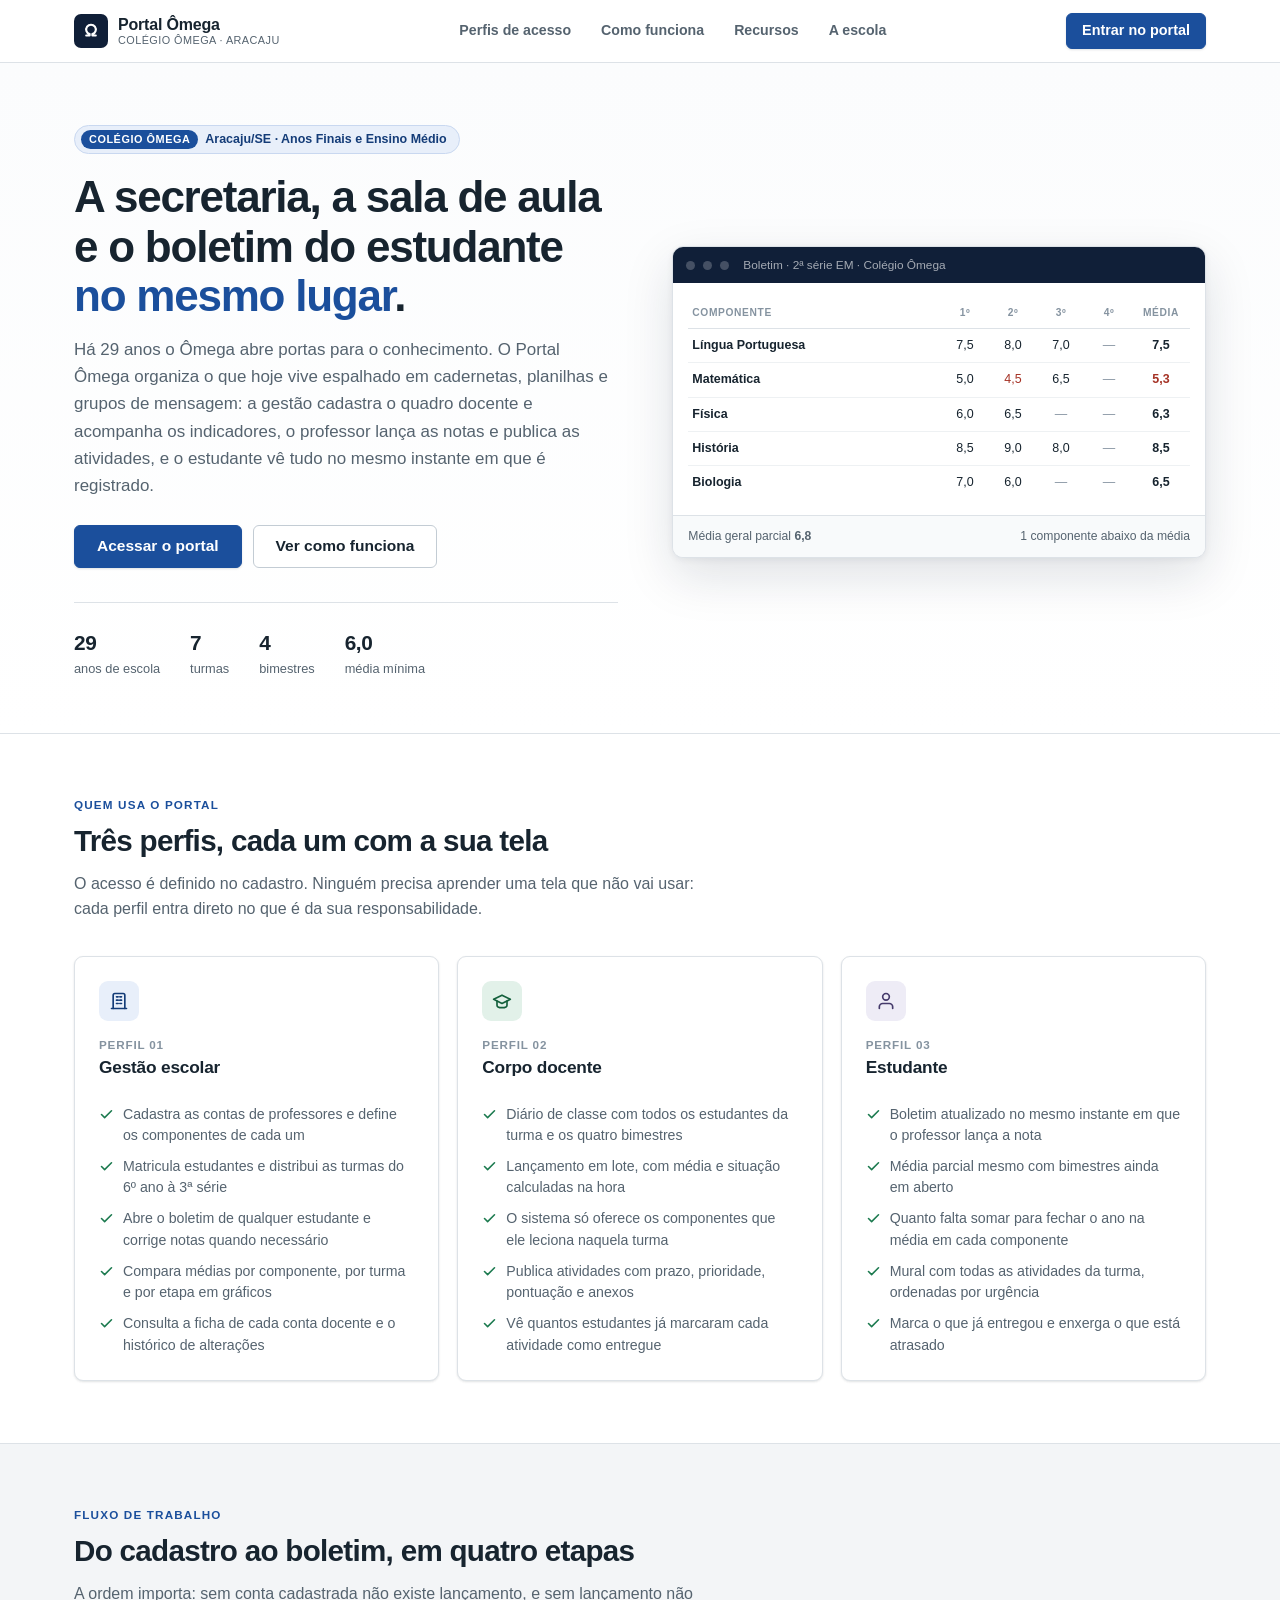
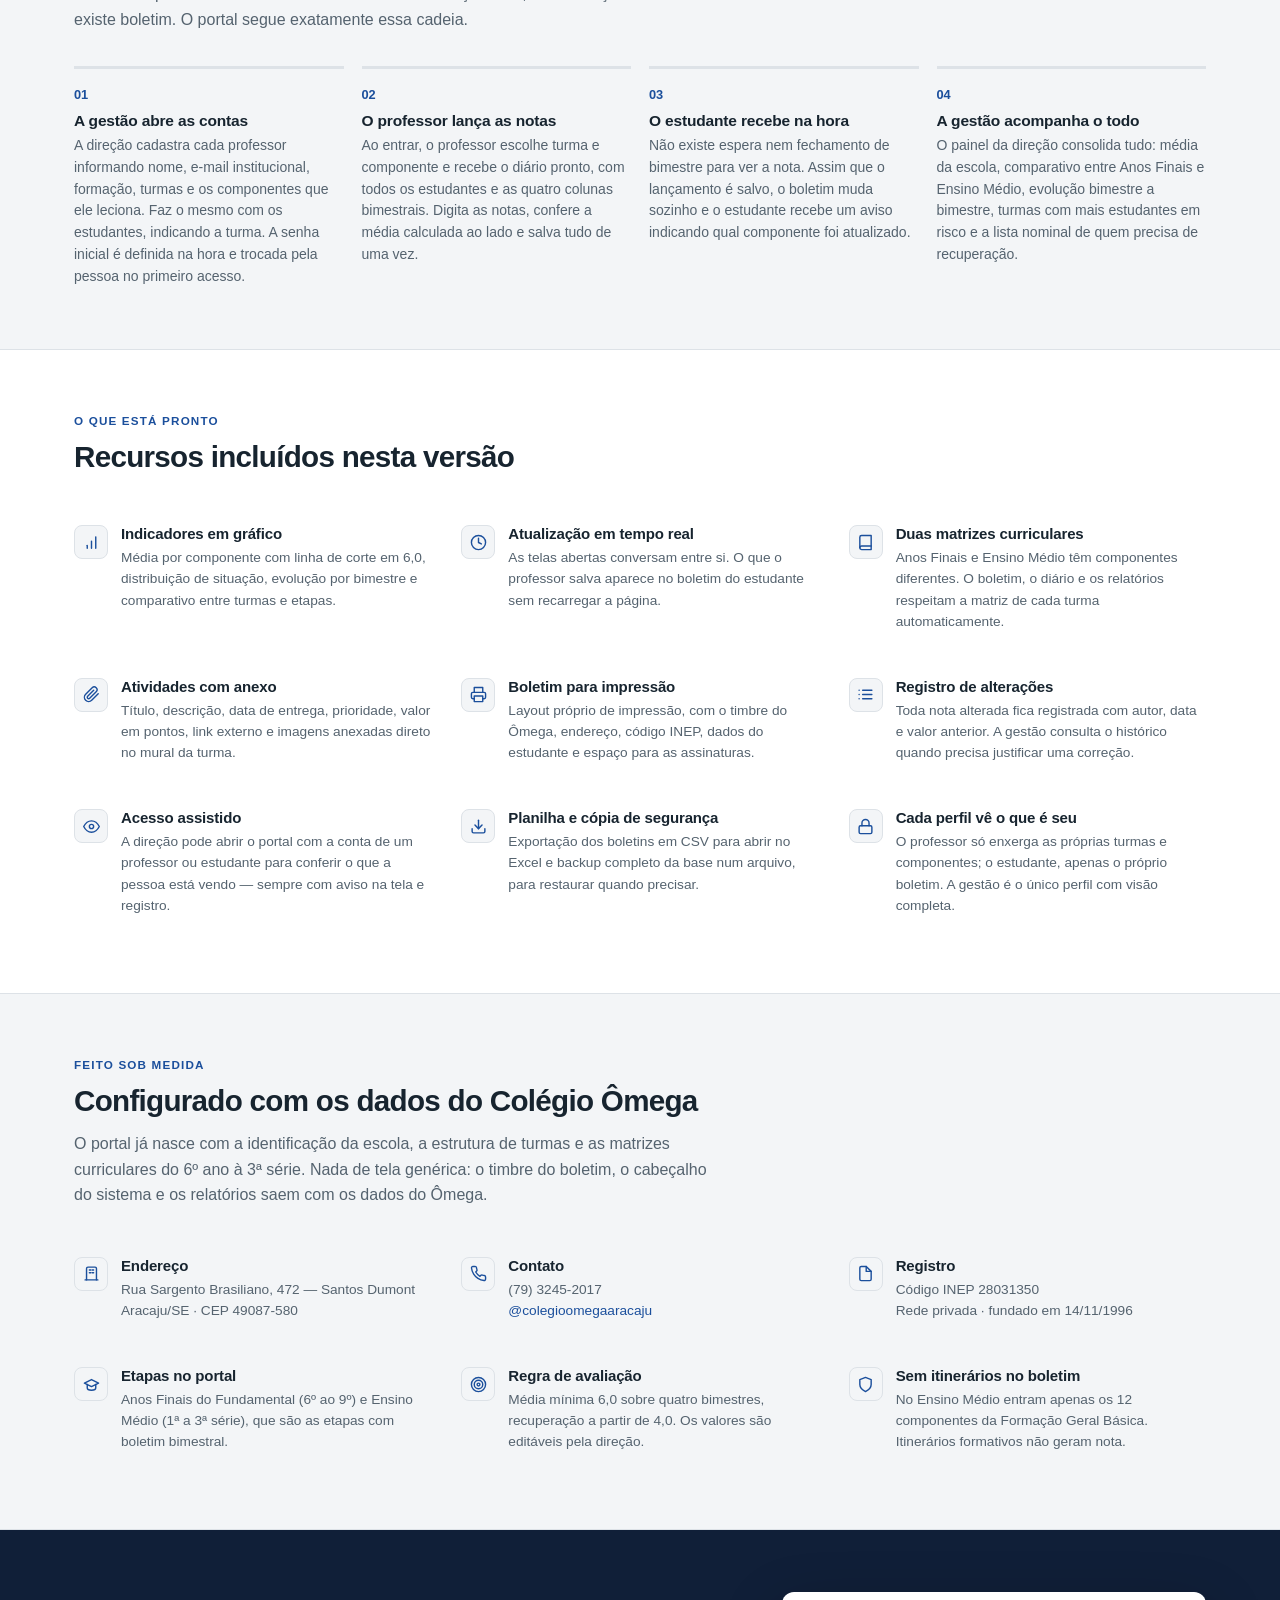
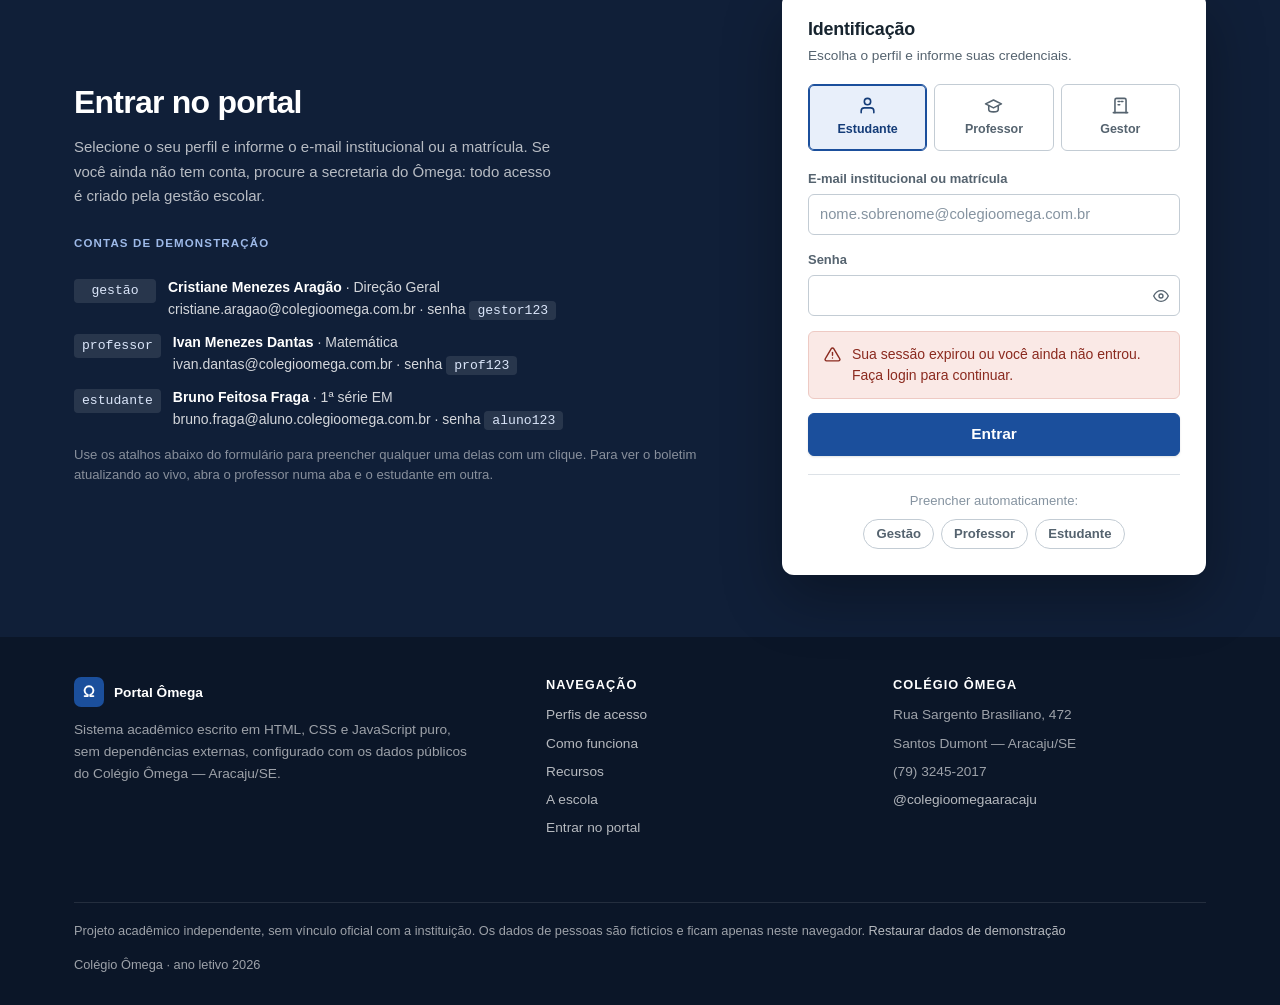
==== aluno.html @ 59b35139 "Portal Ômega: sistema acadêmico do Colégio Ômega Sistema escolar completo em HTML, CSS e JavaScript " ====
<!DOCTYPE html>
<html lang="pt-BR">
<head>
<meta charset="utf-8">
<meta name="viewport" content="width=device-width, initial-scale=1">
<title>Área do estudante · Portal Ômega</title>
<meta name="robots" content="noindex">
<meta name="theme-color" content="#101f38">
<link rel="icon" href="assets/img/favicon.svg" type="image/svg+xml">
<link rel="stylesheet" href="assets/css/base.css">
<link rel="stylesheet" href="assets/css/componentes.css">
<link rel="stylesheet" href="assets/css/app.css">
<link rel="stylesheet" href="assets/css/modulos.css">
</head>
<body>
<div id="app"></div>

<script src="assets/js/nucleo.js"></script>
<script src="assets/js/semente.js"></script>
<script src="assets/js/dados.js"></script>
<script src="assets/js/sessao.js"></script>
<script src="assets/js/graficos.js"></script>
<script src="assets/js/casca.js"></script>
<script src="assets/js/boletim.js"></script>
<script src="assets/js/atividades.js"></script>
<script src="assets/js/aluno.js"></script>
</body>
</html>
---- assets/css/base.css ----
/* ==========================================================================
   base.css — variaveis, reset e tipografia
   SIGE — Sistema Integrado de Gestao Escolar
   ========================================================================== */

:root {
  /* Cores institucionais */
  --tinta-900: #101f38;
  --tinta-800: #16294a;
  --tinta-700: #1d3760;
  --tinta-600: #2a4a7a;

  --marca:        #1b4f9c;
  --marca-escura: #143c78;
  --marca-clara:  #e8effa;

  /* Vermelho do símbolo Ômega. Só aparece na marca — os dados usam as cores
     semânticas abaixo, para não competir com o vermelho de "abaixo da média". */
  --omega: #c1272d;

  --verde:       #1c7a4f;
  --verde-claro: #e2f1e9;
  --ambar:       #a86c0c;
  --ambar-claro: #fbf0da;
  --rubro:       #a53225;
  --rubro-claro: #fae9e6;
  --roxo:        #5b4b8a;

  /* Neutros */
  --papel:      #f3f5f7;
  --branco:     #ffffff;
  --linha:      #dde2e7;
  --linha-forte:#c3ccd4;
  --texto:      #17242f;
  --texto-2:    #55636f;
  --texto-3:    #8593a0;

  /* Formas */
  --r-p: 4px;
  --r-m: 6px;
  --r-g: 9px;
  --sombra-1: 0 1px 2px rgba(15, 30, 41, .06), 0 1px 3px rgba(15, 30, 41, .07);
  --sombra-2: 0 2px 4px rgba(15, 30, 41, .06), 0 6px 16px rgba(15, 30, 41, .10);
  --sombra-3: 0 10px 40px rgba(15, 30, 41, .22);

  /* Medidas */
  --barra-lateral: 244px;
  --topo: 58px;

  --fonte: "Segoe UI", -apple-system, BlinkMacSystemFont, Roboto, "Helvetica Neue", Arial, sans-serif;
  --fonte-num: "Segoe UI", "SF Mono", Consolas, "Liberation Mono", monospace;
}

*, *::before, *::after { box-sizing: border-box; }

html { -webkit-text-size-adjust: 100%; }

body {
  margin: 0;
  font-family: var(--fonte);
  font-size: 15px;
  line-height: 1.55;
  color: var(--texto);
  background: var(--papel);
  -webkit-font-smoothing: antialiased;
  text-rendering: optimizeLegibility;
}

h1, h2, h3, h4, h5 { margin: 0; font-weight: 600; line-height: 1.25; letter-spacing: -.011em; }
h1 { font-size: 1.6rem; }
h2 { font-size: 1.24rem; }
h3 { font-size: 1.05rem; }
h4 { font-size: .95rem; }
p  { margin: 0 0 .8em; }
p:last-child { margin-bottom: 0; }

a { color: var(--marca); text-decoration: none; }
a:hover { text-decoration: underline; }

ul, ol { margin: 0 0 1em; padding-left: 1.25em; }
li + li { margin-top: .3em; }

img, svg { max-width: 100%; }
img { height: auto; display: block; }

hr { border: 0; border-top: 1px solid var(--linha); margin: 22px 0; }

button, input, select, textarea { font: inherit; color: inherit; }
button { cursor: pointer; }

code, kbd, .num {
  font-family: var(--fonte-num);
  font-variant-numeric: tabular-nums;
}

kbd {
  background: var(--papel);
  border: 1px solid var(--linha-forte);
  border-bottom-width: 2px;
  border-radius: var(--r-p);
  padding: 1px 5px;
  font-size: .8em;
}

/* Foco visivel e consistente */
:focus-visible {
  outline: 2px solid var(--marca);
  outline-offset: 2px;
  border-radius: 3px;
}

::selection { background: #bcdcee; }

/* Barras de rolagem discretas (WebKit) */
::-webkit-scrollbar { width: 11px; height: 11px; }
::-webkit-scrollbar-track { background: transparent; }
::-webkit-scrollbar-thumb {
  background: #c6ced6;
  border: 3px solid transparent;
  background-clip: content-box;
  border-radius: 8px;
}
::-webkit-scrollbar-thumb:hover { background: #a8b3bd; background-clip: content-box; }

/* -------------------------------------------------------------------------
   Utilitarios enxutos
   ------------------------------------------------------------------------- */
.linha-flex { display: flex; align-items: center; gap: 10px; }
.linha-flex.entre { justify-content: space-between; }
.linha-flex.fim { justify-content: flex-end; }
.linha-flex.topo { align-items: flex-start; }
.quebra { flex-wrap: wrap; }
.esticar { flex: 1 1 auto; min-width: 0; }
.texto-2 { color: var(--texto-2); }
.texto-3 { color: var(--texto-3); }
.pequeno { font-size: .82rem; }
.medio { font-size: .9rem; }
.forte { font-weight: 600; }
.centro { text-align: center; }
.direita { text-align: right; }
.maiusc { text-transform: uppercase; letter-spacing: .06em; font-size: .72rem; font-weight: 700; }
.oculto { display: none !important; }
.truncar { overflow: hidden; text-overflow: ellipsis; white-space: nowrap; }
.sem-margem { margin: 0 !important; }
.topo-8  { margin-top: 8px; }
.topo-14 { margin-top: 14px; }
.topo-20 { margin-top: 20px; }
.topo-28 { margin-top: 28px; }

.so-leitor {
  position: absolute; width: 1px; height: 1px;
  padding: 0; margin: -1px; overflow: hidden;
  clip: rect(0 0 0 0); white-space: nowrap; border: 0;
}

@media (prefers-reduced-motion: reduce) {
  *, *::before, *::after {
    animation-duration: .01ms !important;
    animation-iteration-count: 1 !important;
    transition-duration: .01ms !important;
  }
}

/* Símbolo Ômega da marca — usado no topo, no portal e nos rodapés */
.marca-omega { display: block; width: 100%; height: 100%; }
---- assets/css/componentes.css ----
/* ==========================================================================
   componentes.css — botoes, formularios, tabelas, cartoes, modais, avisos
   ========================================================================== */

/* --------------------------------------------------------------- Botoes -- */
.btn {
  display: inline-flex;
  align-items: center;
  justify-content: center;
  gap: 7px;
  padding: 8px 15px;
  border: 1px solid transparent;
  border-radius: var(--r-m);
  background: var(--branco);
  color: var(--texto);
  font-size: .9rem;
  font-weight: 600;
  line-height: 1.2;
  white-space: nowrap;
  transition: background-color .13s, border-color .13s, color .13s, box-shadow .13s;
}
.btn svg { width: 16px; height: 16px; flex: none; }

.btn-principal {
  background: var(--marca);
  border-color: var(--marca);
  color: #fff;
  box-shadow: var(--sombra-1);
}
.btn-principal:hover { background: var(--marca-escura); border-color: var(--marca-escura); }

.btn-neutro { background: var(--branco); border-color: var(--linha-forte); color: var(--texto); }
.btn-neutro:hover { background: #f7f9fa; border-color: #9daab5; }

.btn-fantasma { background: transparent; border-color: transparent; color: var(--texto-2); }
.btn-fantasma:hover { background: rgba(16,31,56,.06); color: var(--texto); }

.btn-perigo { background: var(--rubro); border-color: var(--rubro); color: #fff; }
.btn-perigo:hover { background: #8d281d; border-color: #8d281d; }

.btn-perigo-suave { background: var(--rubro-claro); border-color: #eec6c0; color: var(--rubro); }
.btn-perigo-suave:hover { background: #f6ded9; }

.btn-p { padding: 5px 10px; font-size: .81rem; }
.btn-p svg { width: 14px; height: 14px; }
.btn-g { padding: 11px 22px; font-size: .97rem; }
.btn-bloco { width: 100%; }
.btn:disabled { opacity: .48; cursor: not-allowed; }

.btn-icone {
  width: 30px; height: 30px; padding: 0;
  border-radius: var(--r-m);
  background: transparent; border-color: transparent; color: var(--texto-2);
}
.btn-icone:hover { background: rgba(16,31,56,.07); color: var(--texto); }

.segmentado { display: inline-flex; background: #e8ecef; padding: 3px; border-radius: var(--r-m); gap: 2px; }
.segmentado button {
  border: 0; background: transparent; color: var(--texto-2);
  padding: 5px 13px; border-radius: 4px; font-size: .85rem; font-weight: 600;
}
.segmentado button[aria-pressed="true"] { background: var(--branco); color: var(--texto); box-shadow: var(--sombra-1); }

/* ---------------------------------------------------------- Formularios -- */
.campo { margin-bottom: 15px; }
.campo:last-child { margin-bottom: 0; }

.campo > label,
.rotulo {
  display: block;
  font-size: .81rem;
  font-weight: 600;
  color: var(--texto-2);
  margin-bottom: 5px;
}
.rotulo .obrig { color: var(--rubro); margin-left: 2px; }

.entrada, .selecao, .area {
  width: 100%;
  padding: 8px 11px;
  border: 1px solid var(--linha-forte);
  border-radius: var(--r-m);
  background: var(--branco);
  font-size: .92rem;
  transition: border-color .13s, box-shadow .13s;
}
.entrada:hover, .selecao:hover, .area:hover { border-color: #9daab5; }
.entrada:focus, .selecao:focus, .area:focus {
  outline: 0;
  border-color: var(--marca);
  box-shadow: 0 0 0 3px rgba(27,79,156,.15);
}
.entrada::placeholder, .area::placeholder { color: var(--texto-3); }
.entrada:disabled, .selecao:disabled { background: #f0f2f4; color: var(--texto-2); cursor: not-allowed; }
.area { min-height: 86px; resize: vertical; line-height: 1.5; }

.selecao {
  appearance: none;
  padding-right: 30px;
  background-image: url("data:image/svg+xml;charset=utf8,%3Csvg xmlns='http://www.w3.org/2000/svg' viewBox='0 0 16 16' fill='%2355636f'%3E%3Cpath d='M4.2 6.2a.7.7 0 0 1 1 0L8 9l2.8-2.8a.7.7 0 1 1 1 1L8.5 10.5a.7.7 0 0 1-1 0L4.2 7.2a.7.7 0 0 1 0-1z'/%3E%3C/svg%3E");
  background-repeat: no-repeat;
  background-position: right 9px center;
  background-size: 15px;
}

.ajuda { display: block; margin-top: 5px; font-size: .78rem; color: var(--texto-3); line-height: 1.4; }
.erro-campo { display: block; margin-top: 5px; font-size: .78rem; color: var(--rubro); font-weight: 600; }
.campo.invalido .entrada, .campo.invalido .selecao { border-color: var(--rubro); }
.campo.invalido .entrada:focus { box-shadow: 0 0 0 3px rgba(165,50,37,.13); }

.grade-campos { display: grid; grid-template-columns: repeat(2, minmax(0, 1fr)); gap: 0 16px; }
.grade-campos .largo { grid-column: 1 / -1; }
@media (max-width: 620px) { .grade-campos { grid-template-columns: 1fr; } }

.caixa-marcar { display: flex; align-items: flex-start; gap: 9px; font-size: .88rem; cursor: pointer; }
.caixa-marcar input { width: 16px; height: 16px; margin: 2px 0 0; accent-color: var(--marca); flex: none; }

.grupo-radio { display: flex; flex-direction: column; gap: 8px; }
.opcao-radio {
  display: flex; align-items: flex-start; gap: 10px;
  border: 1px solid var(--linha-forte); border-radius: var(--r-m);
  padding: 10px 12px; cursor: pointer; transition: border-color .13s, background .13s;
}
.opcao-radio:hover { border-color: #9daab5; background: #fbfcfd; }
.opcao-radio input { margin: 3px 0 0; accent-color: var(--marca); flex: none; }
.opcao-radio:has(input:checked) { border-color: var(--marca); background: var(--marca-clara); }
.opcao-radio strong { display: block; font-size: .9rem; }
.opcao-radio span { font-size: .8rem; color: var(--texto-2); }

.busca { position: relative; }
.busca .entrada { padding-left: 33px; }
.busca svg {
  position: absolute; left: 10px; top: 50%; transform: translateY(-50%);
  width: 15px; height: 15px; color: var(--texto-3); pointer-events: none;
}

.nota-in {
  width: 62px; padding: 5px 7px; text-align: center;
  border: 1px solid var(--linha); border-radius: var(--r-p);
  font-family: var(--fonte-num); font-size: .89rem; font-weight: 600;
  background: var(--branco);
}
.nota-in:focus { outline: 0; border-color: var(--marca); box-shadow: 0 0 0 3px rgba(27,79,156,.15); }
.nota-in.alterada { border-color: var(--ambar); background: var(--ambar-claro); }
.nota-in.baixa { color: var(--rubro); }
.nota-in.boa { color: var(--verde); }

/* --------------------------------------------------------------- Cartao -- */
.cartao {
  background: var(--branco);
  border: 1px solid var(--linha);
  border-radius: var(--r-g);
  box-shadow: var(--sombra-1);
}
.cartao-topo {
  display: flex; align-items: center; justify-content: space-between; gap: 12px;
  padding: 13px 18px; border-bottom: 1px solid var(--linha);
}
.cartao-topo h3 { font-size: .98rem; }
.cartao-topo .sub { font-size: .8rem; color: var(--texto-2); margin-top: 1px; }
.cartao-corpo { padding: 18px; }
.cartao-corpo.justo { padding: 0; }
.cartao-rodape {
  padding: 12px 18px; border-top: 1px solid var(--linha);
  background: #fafbfc; border-radius: 0 0 var(--r-g) var(--r-g);
}

/* --------------------------------------------------------------- Selos --- */
.selo {
  display: inline-flex; align-items: center; gap: 5px;
  padding: 2px 8px; border-radius: 20px;
  font-size: .74rem; font-weight: 700; letter-spacing: .01em;
  border: 1px solid transparent; white-space: nowrap;
}
.selo::before { content: ""; width: 6px; height: 6px; border-radius: 50%; background: currentColor; }
.selo.sem-ponto::before { display: none; }
.selo-verde  { background: var(--verde-claro); color: #14603c; border-color: #c6e3d3; }
.selo-ambar  { background: var(--ambar-claro); color: #7f5209; border-color: #efdcb4; }
.selo-rubro  { background: var(--rubro-claro); color: #8b2a1f; border-color: #eecac4; }
.selo-azul   { background: var(--marca-clara); color: #143c78; border-color: #c9d8f0; }
.selo-cinza  { background: #eef1f3; color: var(--texto-2); border-color: #dde2e7; }
.selo-roxo   { background: #eeecf6; color: #453a6b; border-color: #d7d1e9; }

.etiqueta {
  display: inline-block; padding: 1px 7px; border-radius: var(--r-p);
  background: #eef1f3; color: var(--texto-2);
  font-size: .74rem; font-weight: 600;
}

/* -------------------------------------------------------------- Tabelas -- */
.rolagem-x { overflow-x: auto; }

.tabela { width: 100%; border-collapse: collapse; font-size: .885rem; }
.tabela th {
  text-align: left; font-weight: 700; font-size: .74rem;
  text-transform: uppercase; letter-spacing: .05em; color: var(--texto-2);
  padding: 9px 14px; background: #f7f8fa;
  border-bottom: 1px solid var(--linha); white-space: nowrap;
}
.tabela td { padding: 10px 14px; border-bottom: 1px solid #eaeef1; vertical-align: middle; }
.tabela tbody tr:last-child td { border-bottom: 0; }
.tabela tbody tr:hover { background: #f8fafb; }
.tabela .num, .tabela .direita { text-align: right; font-variant-numeric: tabular-nums; }
.tabela .centro, .tabela th.centro { text-align: center; }
.tabela .acoes { text-align: right; white-space: nowrap; }
.tabela tfoot td {
  background: #f7f8fa; font-weight: 700;
  border-top: 2px solid var(--linha-forte); border-bottom: 0;
}
.tabela-fixa th:first-child, .tabela-fixa td:first-child {
  position: sticky; left: 0; background: var(--branco); z-index: 1;
  box-shadow: 1px 0 0 var(--linha);
}
.tabela-fixa th:first-child { background: #f7f8fa; z-index: 2; }
.tabela-fixa tbody tr:hover td:first-child { background: #f8fafb; }
.tabela-compacta td, .tabela-compacta th { padding: 7px 11px; }
.linha-clicavel { cursor: pointer; }

/* ---------------------------------------------------------- Estado vazio - */
.vazio { padding: 46px 24px; text-align: center; color: var(--texto-2); }
.vazio svg { width: 38px; height: 38px; color: var(--linha-forte); margin-bottom: 10px; }
.vazio h4 { margin-bottom: 4px; color: var(--texto); }
.vazio p { font-size: .88rem; max-width: 380px; margin-inline: auto; }

/* --------------------------------------------------------------- Aviso --- */
.aviso {
  display: flex; gap: 11px; align-items: flex-start;
  padding: 12px 15px; border-radius: var(--r-m);
  border: 1px solid; font-size: .875rem; line-height: 1.5;
}
.aviso svg { width: 17px; height: 17px; flex: none; margin-top: 2px; }
.aviso strong { display: block; }
.aviso-info  { background: var(--marca-clara); border-color: #c9d8f0; color: #143050; }
.aviso-ok    { background: var(--verde-claro); border-color: #c6e3d3; color: #14603c; }
.aviso-alerta{ background: var(--ambar-claro); border-color: #efdcb4; color: #754c08; }
.aviso-erro  { background: var(--rubro-claro); border-color: #eecac4; color: #8b2a1f; }

/* ---------------------------------------------------------- Progresso ---- */
.barra { position: relative; height: 6px; border-radius: 4px; background: #e5e9ed; overflow: hidden; }
.barra > span { display: block; height: 100%; border-radius: 4px; background: var(--marca); transition: width .35s ease; }
.barra.verde > span { background: var(--verde); }
.barra.ambar > span { background: var(--ambar); }
.barra.rubro > span { background: var(--rubro); }

/* --------------------------------------------------------------- Abas ---- */
.abas { display: flex; gap: 2px; border-bottom: 1px solid var(--linha); overflow-x: auto; scrollbar-width: none; }
.abas::-webkit-scrollbar { display: none; }
.abas button {
  border: 0; background: transparent; padding: 9px 14px;
  font-size: .89rem; font-weight: 600; color: var(--texto-2);
  border-bottom: 2px solid transparent; margin-bottom: -1px; white-space: nowrap;
}
.abas button:hover { color: var(--texto); }
.abas button[aria-selected="true"] { color: var(--marca); border-bottom-color: var(--marca); }

/* --------------------------------------------------------------- Modal --- */
.fundo-modal {
  position: fixed; inset: 0; z-index: 200;
  background: rgba(16,31,56,.5);
  display: flex; align-items: flex-start; justify-content: center;
  padding: 40px 16px; overflow-y: auto;
  animation: aparecer .14s ease-out;
}
.modal {
  width: 100%; max-width: 560px;
  background: var(--branco); border-radius: 10px;
  box-shadow: var(--sombra-3);
  animation: subir .18s cubic-bezier(.2,.7,.4,1);
}
.modal.largo { max-width: 900px; }
.modal.estreito { max-width: 420px; }
.modal-topo {
  display: flex; align-items: flex-start; justify-content: space-between; gap: 14px;
  padding: 17px 20px 14px; border-bottom: 1px solid var(--linha);
}
.modal-topo h3 { font-size: 1.05rem; }
.modal-topo .sub { font-size: .83rem; color: var(--texto-2); margin-top: 2px; }
.modal-corpo { padding: 20px; max-height: min(66vh, 640px); overflow-y: auto; }
.modal-rodape {
  display: flex; justify-content: flex-end; gap: 9px; flex-wrap: wrap;
  padding: 14px 20px; border-top: 1px solid var(--linha);
  background: #fafbfc; border-radius: 0 0 10px 10px;
}
.modal-rodape .esquerda { margin-right: auto; }

@keyframes aparecer { from { opacity: 0 } to { opacity: 1 } }
@keyframes subir { from { opacity: 0; transform: translateY(-10px) } to { opacity: 1; transform: none } }

/* ------------------------------------------------------------- Notificar - */
#avisos {
  position: fixed; right: 18px; bottom: 18px; z-index: 300;
  display: flex; flex-direction: column; gap: 9px;
  max-width: min(370px, calc(100vw - 36px));
}
.aviso-flutuante {
  display: flex; gap: 10px; align-items: flex-start;
  background: var(--tinta-900); color: #eef3f6;
  padding: 11px 14px; border-radius: var(--r-m);
  box-shadow: var(--sombra-2); font-size: .875rem; line-height: 1.45;
  animation: entrar-lado .2s cubic-bezier(.2,.7,.4,1);
  border-left: 3px solid var(--marca);
}
.aviso-flutuante.ok    { border-left-color: #34c07f; }
.aviso-flutuante.erro  { border-left-color: #e0705f; }
.aviso-flutuante.alerta{ border-left-color: #e3ab4b; }
.aviso-flutuante svg { width: 16px; height: 16px; flex: none; margin-top: 2px; opacity: .9; }
.aviso-flutuante strong { display: block; font-weight: 600; }
.aviso-flutuante.saindo { animation: sair-lado .18s ease-in forwards; }
@keyframes entrar-lado { from { opacity: 0; transform: translateX(22px) } to { opacity: 1; transform: none } }
@keyframes sair-lado { to { opacity: 0; transform: translateX(22px) } }

/* --------------------------------------------------------------- Avatar -- */
.avatar {
  display: inline-flex; align-items: center; justify-content: center;
  width: 34px; height: 34px; flex: none;
  border-radius: 50%; background: var(--marca-clara); color: var(--marca-escura);
  font-size: .78rem; font-weight: 700; letter-spacing: .02em;
  border: 1px solid #c9d8f0;
}
.avatar.g { width: 46px; height: 46px; font-size: .98rem; }
.avatar.p { width: 27px; height: 27px; font-size: .68rem; }
.avatar.verde { background: var(--verde-claro); color: #14603c; border-color: #c6e3d3; }
.avatar.roxo  { background: #eeecf6; color: #453a6b; border-color: #d7d1e9; }
.avatar.ambar { background: var(--ambar-claro); color: #7f5209; border-color: #efdcb4; }

.pessoa { display: flex; align-items: center; gap: 10px; min-width: 0; }
.pessoa .nome { font-weight: 600; font-size: .89rem; line-height: 1.3; }
.pessoa .det  { font-size: .77rem; color: var(--texto-2); }

/* -------------------------------------------------------- Lista definicao */
.definicoes { display: grid; grid-template-columns: 152px 1fr; gap: 9px 16px; font-size: .885rem; }
.definicoes dt { color: var(--texto-2); font-weight: 600; }
.definicoes dd { margin: 0; }
@media (max-width: 520px) {
  .definicoes { grid-template-columns: 1fr; gap: 2px 0; }
  .definicoes dd { margin-bottom: 9px; }
}

/* ------------------------------------------------------------- Chips ----- */
.filtros { display: flex; gap: 7px; flex-wrap: wrap; }
.chip {
  border: 1px solid var(--linha-forte); background: var(--branco);
  padding: 4px 12px; border-radius: 20px;
  font-size: .82rem; font-weight: 600; color: var(--texto-2);
}
.chip:hover { border-color: #9daab5; }
.chip[aria-pressed="true"] { background: var(--tinta-800); border-color: var(--tinta-800); color: #fff; }
.chip .cont { opacity: .65; margin-left: 3px; font-variant-numeric: tabular-nums; }

/* ------------------------------------------------------------ Impressao -- */
@media print {
  body { background: #fff; font-size: 11pt; }
  .sem-impressao, .barra-lateral, .barra-topo, #avisos, .fundo-modal { display: none !important; }
  .cartao { border: 1px solid #999; box-shadow: none; break-inside: avoid; }
  .conteudo { padding: 0 !important; }
  a { color: inherit; text-decoration: none; }
}
---- assets/css/app.css ----
/* ==========================================================================
   app.css — estrutura interna do sistema (topo, menu lateral, conteudo)
   ========================================================================== */

.aplicacao {
  display: grid;
  grid-template-columns: var(--barra-lateral) 1fr;
  grid-template-rows: var(--topo) 1fr;
  grid-template-areas: "marca topo" "menu conteudo";
  min-height: 100vh;
}

/* ------------------------------------------------------------ Barra topo - */
.marca-app {
  grid-area: marca;
  display: flex; align-items: center; gap: 9px;
  padding: 0 16px;
  background: var(--tinta-900);
  color: #fff;
  border-bottom: 1px solid rgba(255,255,255,.07);
}
.marca-app .sigla {
  display: flex; align-items: center; justify-content: center;
  min-width: 28px; height: 28px; padding: 0 7px; border-radius: 6px; flex: none;
  background: var(--marca); font-size: .72rem; font-weight: 800; letter-spacing: .04em;
}
.marca-app .nome { font-size: .97rem; font-weight: 700; letter-spacing: -.01em; line-height: 1.15; }
.marca-app .nome small {
  display: block; font-size: .63rem; font-weight: 500; opacity: .58;
  letter-spacing: .06em; text-transform: uppercase;
}

.barra-topo {
  grid-area: topo;
  display: flex; align-items: center; gap: 14px;
  padding: 0 20px;
  background: var(--branco);
  border-bottom: 1px solid var(--linha);
}
.barra-topo .titulo-secao { font-size: .95rem; font-weight: 600; line-height: 1.2; }
.barra-topo .trilha { font-size: .75rem; color: var(--texto-3); }

.pilula-periodo {
  display: inline-flex; align-items: center; gap: 6px;
  padding: 4px 11px; border-radius: 20px;
  background: var(--marca-clara); border: 1px solid #c9d8f0;
  font-size: .78rem; font-weight: 600; color: var(--marca-escura);
}
.pilula-periodo .ponto {
  width: 7px; height: 7px; border-radius: 50%; background: var(--verde);
  box-shadow: 0 0 0 3px rgba(28,122,79,.16);
  animation: pulsar 2.4s ease-in-out infinite;
}
@keyframes pulsar { 0%, 100% { opacity: 1 } 50% { opacity: .3 } }

.menu-usuario { position: relative; }
.btn-usuario {
  display: flex; align-items: center; gap: 9px;
  border: 1px solid transparent; background: transparent;
  padding: 4px 8px 4px 4px; border-radius: 30px;
}
.btn-usuario:hover { background: #f2f4f6; }
.btn-usuario .info { text-align: left; line-height: 1.25; }
.btn-usuario .info .n, .btn-usuario .info .p { display: block; }
.btn-usuario .info .n { font-size: .84rem; font-weight: 600; }
.btn-usuario .info .p { font-size: .72rem; color: var(--texto-2); }

.gaveta {
  position: absolute; right: 0; top: calc(100% + 7px); z-index: 60;
  min-width: 232px; padding: 6px;
  background: var(--branco); border: 1px solid var(--linha);
  border-radius: var(--r-m); box-shadow: var(--sombra-2);
}
.gaveta .cabeca { padding: 9px 11px 10px; border-bottom: 1px solid var(--linha); margin-bottom: 5px; }
.gaveta .cabeca .n { font-weight: 600; font-size: .89rem; }
.gaveta .cabeca .e { font-size: .77rem; color: var(--texto-2); word-break: break-all; }
.gaveta button, .gaveta a {
  display: flex; align-items: center; gap: 9px; width: 100%;
  padding: 8px 11px; border: 0; background: transparent;
  border-radius: var(--r-p); font-size: .875rem; color: var(--texto);
  text-align: left; text-decoration: none;
}
.gaveta button:hover, .gaveta a:hover { background: #f2f4f6; text-decoration: none; }
.gaveta button svg, .gaveta a svg { width: 15px; height: 15px; color: var(--texto-2); flex: none; }
.gaveta .separador { height: 1px; background: var(--linha); margin: 5px 0; }
.gaveta .sair, .gaveta .sair svg { color: var(--rubro); }

/* --------------------------------------------------------- Menu lateral -- */
.barra-lateral {
  grid-area: menu;
  background: var(--tinta-900);
  padding: 12px 10px 20px;
  display: flex; flex-direction: column; gap: 2px;
  overflow-y: auto;
}
.barra-lateral .grupo-titulo {
  padding: 14px 12px 5px;
  font-size: .65rem; font-weight: 700; letter-spacing: .11em;
  text-transform: uppercase; color: rgba(255,255,255,.32);
}
.barra-lateral a {
  display: flex; align-items: center; gap: 10px;
  padding: 8px 12px; border-radius: var(--r-m);
  color: rgba(255,255,255,.74); font-size: .885rem; font-weight: 500;
  text-decoration: none; transition: background .12s, color .12s;
}
.barra-lateral a svg { width: 17px; height: 17px; flex: none; opacity: .78; }
.barra-lateral a:hover { background: rgba(255,255,255,.07); color: #fff; text-decoration: none; }
.barra-lateral a.ativo { background: var(--marca); color: #fff; font-weight: 600; }
.barra-lateral a.ativo svg { opacity: 1; }
.barra-lateral a .conta {
  margin-left: auto; font-size: .7rem; font-weight: 700;
  background: rgba(255,255,255,.16); padding: 1px 7px; border-radius: 10px;
  font-variant-numeric: tabular-nums;
}
.barra-lateral a.ativo .conta { background: rgba(0,0,0,.22); }
.barra-lateral .rodape-menu {
  margin-top: auto; padding: 14px 12px 0;
  font-size: .72rem; color: rgba(255,255,255,.36); line-height: 1.55;
  border-top: 1px solid rgba(255,255,255,.08);
}
.barra-lateral .rodape-menu a {
  display: inline; padding: 0; color: rgba(255,255,255,.55);
  text-decoration: underline; font-size: inherit;
}

/* ------------------------------------------------------------- Conteudo -- */
.conteudo { grid-area: conteudo; padding: 22px 24px 60px; overflow-x: hidden; }
.faixa { max-width: 1360px; margin: 0 auto; }

.cabecalho-pagina {
  display: flex; align-items: flex-end; justify-content: space-between;
  gap: 16px; flex-wrap: wrap; margin-bottom: 18px;
}
.cabecalho-pagina h1 { font-size: 1.42rem; }
.cabecalho-pagina .descricao { color: var(--texto-2); font-size: .9rem; margin-top: 3px; max-width: 640px; }
.cabecalho-pagina .acoes { display: flex; gap: 9px; flex-wrap: wrap; }

/* ---------------------------------------------------------------- KPIs --- */
.grade-kpi {
  display: grid; grid-template-columns: repeat(auto-fit, minmax(198px, 1fr));
  gap: 14px; margin-bottom: 18px;
}
.kpi {
  background: var(--branco); border: 1px solid var(--linha);
  border-radius: var(--r-g); padding: 15px 17px; box-shadow: var(--sombra-1);
  position: relative; overflow: hidden;
}
.kpi::after { content: ""; position: absolute; left: 0; top: 0; bottom: 0; width: 3px; background: var(--marca); }
.kpi.verde::after { background: var(--verde); }
.kpi.ambar::after { background: var(--ambar); }
.kpi.rubro::after { background: var(--rubro); }
.kpi.roxo::after  { background: var(--roxo); }
.kpi .rot { font-size: .73rem; font-weight: 700; letter-spacing: .05em; text-transform: uppercase; color: var(--texto-2); }
.kpi .val {
  font-size: 1.72rem; font-weight: 700; line-height: 1.15; margin-top: 5px;
  font-variant-numeric: tabular-nums; letter-spacing: -.022em;
}
.kpi .val small { font-size: .92rem; font-weight: 600; color: var(--texto-2); letter-spacing: 0; }
.kpi .nota { font-size: .78rem; color: var(--texto-2); margin-top: 3px; }

/* -------------------------------------------------------------- Grades --- */
.grade-2 { display: grid; grid-template-columns: repeat(2, minmax(0, 1fr)); gap: 16px; }
.grade-3 { display: grid; grid-template-columns: repeat(3, minmax(0, 1fr)); gap: 16px; }
.grade-12-8 { display: grid; grid-template-columns: minmax(0, 1.55fr) minmax(0, 1fr); gap: 16px; }
.grade-8-12 { display: grid; grid-template-columns: minmax(0, 1fr) minmax(0, 1.55fr); gap: 16px; }
@media (max-width: 1080px) { .grade-3 { grid-template-columns: repeat(2, minmax(0, 1fr)); } }
@media (max-width: 900px) {
  .grade-2, .grade-3, .grade-12-8, .grade-8-12 { grid-template-columns: 1fr; }
}

/* ------------------------------------------------------------- Graficos -- */
.area-grafico { width: 100%; }
.area-grafico svg { display: block; width: 100%; }
.legenda { display: flex; flex-wrap: wrap; gap: 6px 16px; margin-top: 12px; font-size: .8rem; color: var(--texto-2); }
.legenda span { display: inline-flex; align-items: center; gap: 6px; }
.legenda i { width: 10px; height: 10px; border-radius: 3px; display: inline-block; flex: none; }

.dica-grafico {
  position: fixed; z-index: 400; pointer-events: none;
  background: var(--tinta-900); color: #fff;
  padding: 6px 10px; border-radius: var(--r-p);
  font-size: .78rem; line-height: 1.4; box-shadow: var(--sombra-2);
  transform: translate(-50%, -132%); white-space: nowrap;
}

/* ---------------------------------------------------------- Responsivo --- */
.abrir-menu { display: none; }
@media (max-width: 860px) {
  .aplicacao { grid-template-columns: 1fr; grid-template-areas: "marca" "topo" "conteudo"; }
  .barra-lateral {
    position: fixed; inset: var(--topo) auto 0 0; width: 262px; z-index: 120;
    transform: translateX(-100%); transition: transform .2s ease;
    box-shadow: var(--sombra-3);
  }
  .barra-lateral.aberta { transform: none; }
  .marca-app { position: sticky; top: 0; z-index: 130; }
  .abrir-menu { display: inline-flex; }
  .conteudo { padding: 18px 15px 60px; }
  .barra-topo { padding: 0 15px; }
  .cabecalho-pagina h1 { font-size: 1.24rem; }
}
.cortina { display: none; position: fixed; inset: 0; z-index: 110; background: rgba(16,31,56,.42); }
.cortina.visivel { display: block; }

/* ------------------------------------------------- Faixa de acesso assistido */
.faixa-personificacao {
  display: flex; align-items: center; gap: 10px; flex-wrap: wrap;
  padding: 8px 18px; background: var(--ambar); color: #fff;
  font-size: .85rem; line-height: 1.4;
}
.faixa-personificacao svg { width: 16px; height: 16px; flex: none; }
.faixa-personificacao b { font-weight: 700; }
.faixa-personificacao button {
  margin-left: auto; border: 1px solid rgba(255,255,255,.5);
  background: rgba(255,255,255,.14); color: #fff;
  padding: 3px 12px; border-radius: 20px; font-size: .8rem; font-weight: 600;
}
.faixa-personificacao button:hover { background: rgba(255,255,255,.26); }

/* Lista de seleção fixa + área de conteúdo elástica (usado em Boletins) */
.grade-lista { display: grid; grid-template-columns: 286px minmax(0, 1fr); gap: 16px; }
@media (max-width: 1000px) { .grade-lista { grid-template-columns: 1fr; } }

/* Marca no canto superior esquerdo */
.marca-app .sigla { padding: 5px; }
.marca-app .sigla .marca-omega { width: 18px; height: 18px; }
.marca-app .nome { max-width: 150px; overflow: hidden; text-overflow: ellipsis; white-space: nowrap; }
---- assets/css/modulos.css ----
/* ==========================================================================
   modulos.css — pecas especificas: boletim, atividades, lancamento de notas
   ========================================================================== */

/* -------------------------------------------------------------- Boletim -- */
.cabecalho-boletim {
  display: flex; align-items: center; justify-content: space-between;
  gap: 18px; flex-wrap: wrap;
  padding: 18px 20px; border-bottom: 1px solid var(--linha);
  background: linear-gradient(180deg, #fbfcfd, var(--branco));
  border-radius: var(--r-g) var(--r-g) 0 0;
}
.cabecalho-boletim .identificacao { display: flex; gap: 13px; align-items: center; }
.cabecalho-boletim h2 { font-size: 1.12rem; }
.cabecalho-boletim .meta { font-size: .82rem; color: var(--texto-2); margin-top: 2px; }
.cabecalho-boletim .resumo { display: flex; gap: 26px; flex-wrap: wrap; }
.cabecalho-boletim .resumo .item .r {
  font-size: .69rem; font-weight: 700; letter-spacing: .06em;
  text-transform: uppercase; color: var(--texto-2);
}
.cabecalho-boletim .resumo .item .v {
  font-size: 1.32rem; font-weight: 700; font-variant-numeric: tabular-nums;
  line-height: 1.2; letter-spacing: -.02em;
}

.tabela-boletim td.disc { font-weight: 600; }
.tabela-boletim td.disc .eixo { display: block; font-size: .74rem; font-weight: 500; color: var(--texto-3); }
.tabela-boletim .celula-nota { text-align: center; font-variant-numeric: tabular-nums; font-weight: 600; width: 74px; }
.tabela-boletim .celula-nota.vaga { color: var(--texto-3); font-weight: 400; }
.tabela-boletim .celula-nota.abaixo { color: var(--rubro); }
.tabela-boletim .celula-nota.recem {
  animation: destacar 2.6s ease-out;
  border-radius: var(--r-p);
}
@keyframes destacar {
  0%   { background: #ffe9a8; box-shadow: inset 0 0 0 2px var(--ambar); }
  70%  { background: #fff5d6; box-shadow: inset 0 0 0 2px transparent; }
  100% { background: transparent; }
}
.tabela-boletim td.media { font-weight: 700; font-variant-numeric: tabular-nums; text-align: center; }
.tabela-boletim tr.risco td { background: #fdf6f5; }
.tabela-boletim tr.risco:hover td { background: #fbeeec; }

.medidor { display: flex; align-items: center; gap: 9px; min-width: 132px; }
.medidor .barra { flex: 1; }
.medidor .v { font-size: .78rem; font-weight: 700; font-variant-numeric: tabular-nums; width: 30px; text-align: right; }

/* Cabecalho para impressao do boletim */
.papel-timbrado { display: none; }
@media print {
  .papel-timbrado {
    display: block; padding-bottom: 12px; margin-bottom: 16px;
    border-bottom: 2px solid #333;
  }
  .papel-timbrado h1 { font-size: 15pt; }
  .papel-timbrado p { font-size: 9pt; color: #444; margin: 2px 0 0; }
  .tabela-boletim { font-size: 9.5pt; }
  .tabela-boletim th, .tabela-boletim td { padding: 5px 7px; }
  .assinaturas {
    display: flex; gap: 60px; margin-top: 60px; font-size: 9pt; text-align: center;
  }
  .assinaturas div { flex: 1; border-top: 1px solid #333; padding-top: 5px; }
}

/* ----------------------------------------------------------- Atividades -- */
.lista-atividades { display: flex; flex-direction: column; gap: 11px; }

.atividade {
  display: grid;
  grid-template-columns: 4px 1fr auto;
  background: var(--branco); border: 1px solid var(--linha);
  border-radius: var(--r-g); box-shadow: var(--sombra-1);
  overflow: hidden; transition: box-shadow .15s, border-color .15s;
}
.atividade:hover { box-shadow: var(--sombra-2); border-color: var(--linha-forte); }
.atividade .faixa-prio { background: var(--linha-forte); }
.atividade[data-prio="alta"] .faixa-prio  { background: var(--rubro); }
.atividade[data-prio="media"] .faixa-prio { background: var(--ambar); }
.atividade[data-prio="baixa"] .faixa-prio { background: var(--marca); }
.atividade.concluida { opacity: .62; }
.atividade.concluida .titulo-atv { text-decoration: line-through; }

.atividade .miolo { padding: 14px 16px; min-width: 0; }
.atividade .topo-atv { display: flex; align-items: flex-start; gap: 10px; flex-wrap: wrap; margin-bottom: 5px; }
.titulo-atv { font-size: 1rem; font-weight: 600; line-height: 1.3; }
.atividade .disciplina-atv { font-size: .8rem; color: var(--texto-2); }
.atividade .descricao-atv {
  font-size: .875rem; color: var(--texto-2); line-height: 1.5; margin: 7px 0 0;
  display: -webkit-box; -webkit-line-clamp: 3; -webkit-box-orient: vertical; overflow: hidden;
}
.atividade .rodape-atv {
  display: flex; align-items: center; gap: 8px 16px; flex-wrap: wrap;
  margin-top: 11px; font-size: .8rem; color: var(--texto-2);
}
.atividade .rodape-atv .dado { display: inline-flex; align-items: center; gap: 5px; }
.atividade .rodape-atv svg { width: 14px; height: 14px; opacity: .75; }
.atividade .lateral-atv {
  display: flex; flex-direction: column; align-items: flex-end; justify-content: space-between;
  gap: 10px; padding: 14px 16px; border-left: 1px solid var(--linha);
  background: #fbfcfd; min-width: 168px;
}
.contagem-prazo { text-align: right; line-height: 1.2; }
.contagem-prazo .n { font-size: 1.28rem; font-weight: 700; font-variant-numeric: tabular-nums; letter-spacing: -.02em; }
.contagem-prazo .u { font-size: .74rem; color: var(--texto-2); text-transform: uppercase; letter-spacing: .05em; font-weight: 600; }
.contagem-prazo.atrasada .n { color: var(--rubro); }
.contagem-prazo.hoje .n { color: var(--ambar); }

@media (max-width: 720px) {
  .atividade { grid-template-columns: 4px 1fr; }
  .atividade .lateral-atv {
    grid-column: 2; border-left: 0; border-top: 1px solid var(--linha);
    flex-direction: row; align-items: center; min-width: 0;
  }
}

/* Anexos */
.anexos { display: flex; flex-wrap: wrap; gap: 9px; margin-top: 12px; }
.anexo {
  display: flex; align-items: center; gap: 9px;
  border: 1px solid var(--linha); border-radius: var(--r-m);
  padding: 6px 11px 6px 7px; background: var(--branco);
  font-size: .82rem; max-width: 260px; text-decoration: none; color: var(--texto);
}
.anexo:hover { border-color: var(--marca); text-decoration: none; }
.anexo .mini {
  width: 34px; height: 34px; border-radius: var(--r-p); flex: none;
  object-fit: cover; background: var(--papel);
  display: flex; align-items: center; justify-content: center; color: var(--texto-2);
}
.anexo .mini svg { width: 16px; height: 16px; }
.anexo .nm { font-weight: 600; line-height: 1.25; overflow: hidden; text-overflow: ellipsis; white-space: nowrap; }
.anexo .tm { font-size: .73rem; color: var(--texto-3); }
.anexo .tirar {
  border: 0; background: transparent; color: var(--texto-3);
  padding: 2px; line-height: 0; border-radius: 3px; margin-left: 2px;
}
.anexo .tirar:hover { color: var(--rubro); background: var(--rubro-claro); }

.solta-arquivo {
  border: 1.5px dashed var(--linha-forte); border-radius: var(--r-m);
  padding: 20px; text-align: center; color: var(--texto-2);
  background: #fbfcfd; cursor: pointer; transition: border-color .13s, background .13s;
}
.solta-arquivo:hover, .solta-arquivo.sobre { border-color: var(--marca); background: var(--marca-clara); }
.solta-arquivo svg { width: 22px; height: 22px; color: var(--texto-3); margin-bottom: 5px; }
.solta-arquivo strong { display: block; font-size: .88rem; color: var(--texto); }
.solta-arquivo span { font-size: .78rem; }

.visor-imagem {
  position: fixed; inset: 0; z-index: 400; background: rgba(10,18,24,.9);
  display: flex; align-items: center; justify-content: center; padding: 30px;
}
.visor-imagem img { max-width: 100%; max-height: 100%; border-radius: var(--r-m); box-shadow: var(--sombra-3); }
.visor-imagem .fechar-visor {
  position: absolute; top: 16px; right: 20px;
  background: rgba(255,255,255,.14); color: #fff; border: 0;
  width: 36px; height: 36px; border-radius: 50%; font-size: 1.2rem; line-height: 1;
}
.visor-imagem .fechar-visor:hover { background: rgba(255,255,255,.26); }

/* ------------------------------------------------- Lancamento de notas --- */
.barra-lancamento {
  display: flex; align-items: center; gap: 12px; flex-wrap: wrap;
  padding: 12px 16px; background: var(--branco);
  border: 1px solid var(--linha); border-radius: var(--r-g);
  margin-bottom: 16px; box-shadow: var(--sombra-1);
}
.barra-lancamento .selecao { width: auto; min-width: 180px; }

.rodape-fixo {
  position: sticky; bottom: 0; z-index: 40;
  display: flex; align-items: center; justify-content: space-between; gap: 14px; flex-wrap: wrap;
  margin-top: 16px; padding: 12px 18px;
  background: var(--tinta-900); color: #fff;
  border-radius: var(--r-g); box-shadow: var(--sombra-2);
}
.rodape-fixo .aviso-alteracoes { font-size: .875rem; }
.rodape-fixo .aviso-alteracoes b { font-variant-numeric: tabular-nums; }
.rodape-fixo .btn-neutro { background: rgba(255,255,255,.12); border-color: rgba(255,255,255,.22); color: #fff; }
.rodape-fixo .btn-neutro:hover { background: rgba(255,255,255,.2); }

/* --------------------------------------------------------- Linha tempo -- */
.registro { display: flex; flex-direction: column; }
.registro .evento {
  display: grid; grid-template-columns: 22px 1fr auto; gap: 12px;
  padding: 11px 0; border-bottom: 1px solid #eef1f3; font-size: .875rem;
}
.registro .evento:last-child { border-bottom: 0; }
.registro .ponto {
  width: 9px; height: 9px; border-radius: 50%; background: var(--marca);
  margin: 6px auto 0; box-shadow: 0 0 0 3px var(--marca-clara);
}
.registro .evento[data-tipo="alteracao"] .ponto { background: var(--ambar); box-shadow: 0 0 0 3px var(--ambar-claro); }
.registro .evento[data-tipo="remocao"] .ponto  { background: var(--rubro); box-shadow: 0 0 0 3px var(--rubro-claro); }
.registro .evento[data-tipo="criacao"] .ponto  { background: var(--verde); box-shadow: 0 0 0 3px var(--verde-claro); }
.registro .quando { color: var(--texto-3); font-size: .78rem; white-space: nowrap; font-variant-numeric: tabular-nums; }
.registro .quem { color: var(--texto-2); font-size: .78rem; }

/* --------------------------------------------------------- Painel aluno -- */
.cartao-saudacao {
  background: linear-gradient(105deg, var(--tinta-900), var(--tinta-700) 62%, #2a4a7a);
  color: #fff; border-radius: var(--r-g); padding: 22px 24px;
  display: flex; align-items: center; justify-content: space-between;
  gap: 20px; flex-wrap: wrap; margin-bottom: 18px;
  box-shadow: var(--sombra-1);
}
.cartao-saudacao h2 { font-size: 1.34rem; letter-spacing: -.02em; }
.cartao-saudacao p { color: rgba(255,255,255,.74); font-size: .89rem; margin: 4px 0 0; }
.cartao-saudacao .medidor-geral { text-align: right; }
.cartao-saudacao .medidor-geral .n {
  font-size: 2.35rem; font-weight: 700; line-height: 1;
  font-variant-numeric: tabular-nums; letter-spacing: -.03em;
}
.cartao-saudacao .medidor-geral .r {
  font-size: .72rem; text-transform: uppercase; letter-spacing: .08em;
  color: rgba(255,255,255,.62); font-weight: 700;
}

.ponto-vivo {
  display: inline-flex; align-items: center; gap: 6px;
  font-size: .74rem; font-weight: 600; color: rgba(255,255,255,.8);
}
.ponto-vivo i {
  width: 7px; height: 7px; border-radius: 50%; background: #4ade80;
  box-shadow: 0 0 0 3px rgba(74,222,128,.22); animation: pulsar 2.2s ease-in-out infinite;
}

/* ------------------------------------------------------------ Diversos --- */
.pilha { display: flex; flex-direction: column; gap: 16px; }
.divisor-rotulado {
  display: flex; align-items: center; gap: 12px;
  font-size: .72rem; font-weight: 700; letter-spacing: .08em;
  text-transform: uppercase; color: var(--texto-3); margin: 4px 0 10px;
}
.divisor-rotulado::after { content: ""; flex: 1; height: 1px; background: var(--linha); }

.carga { display: inline-block; width: 15px; height: 15px; border: 2px solid rgba(255,255,255,.35); border-top-color: #fff; border-radius: 50%; animation: girar .7s linear infinite; }
@keyframes girar { to { transform: rotate(360deg) } }
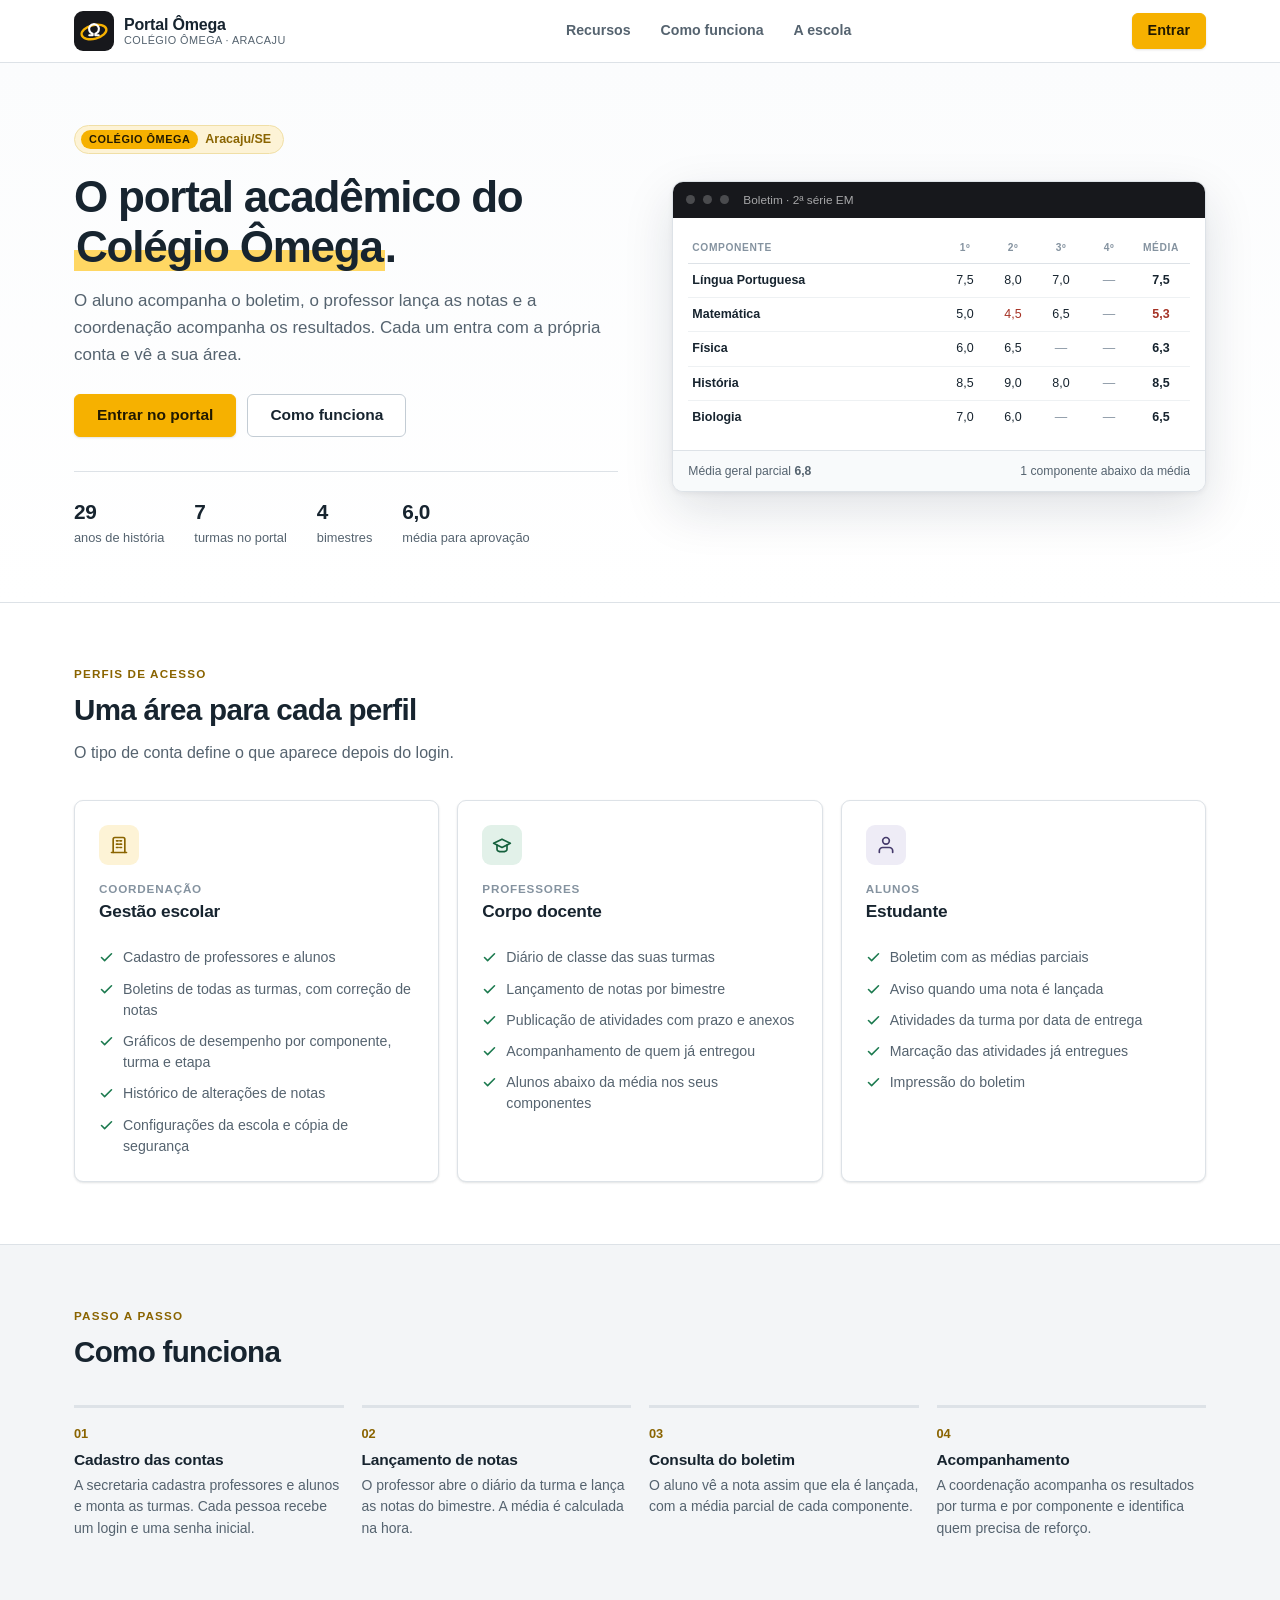
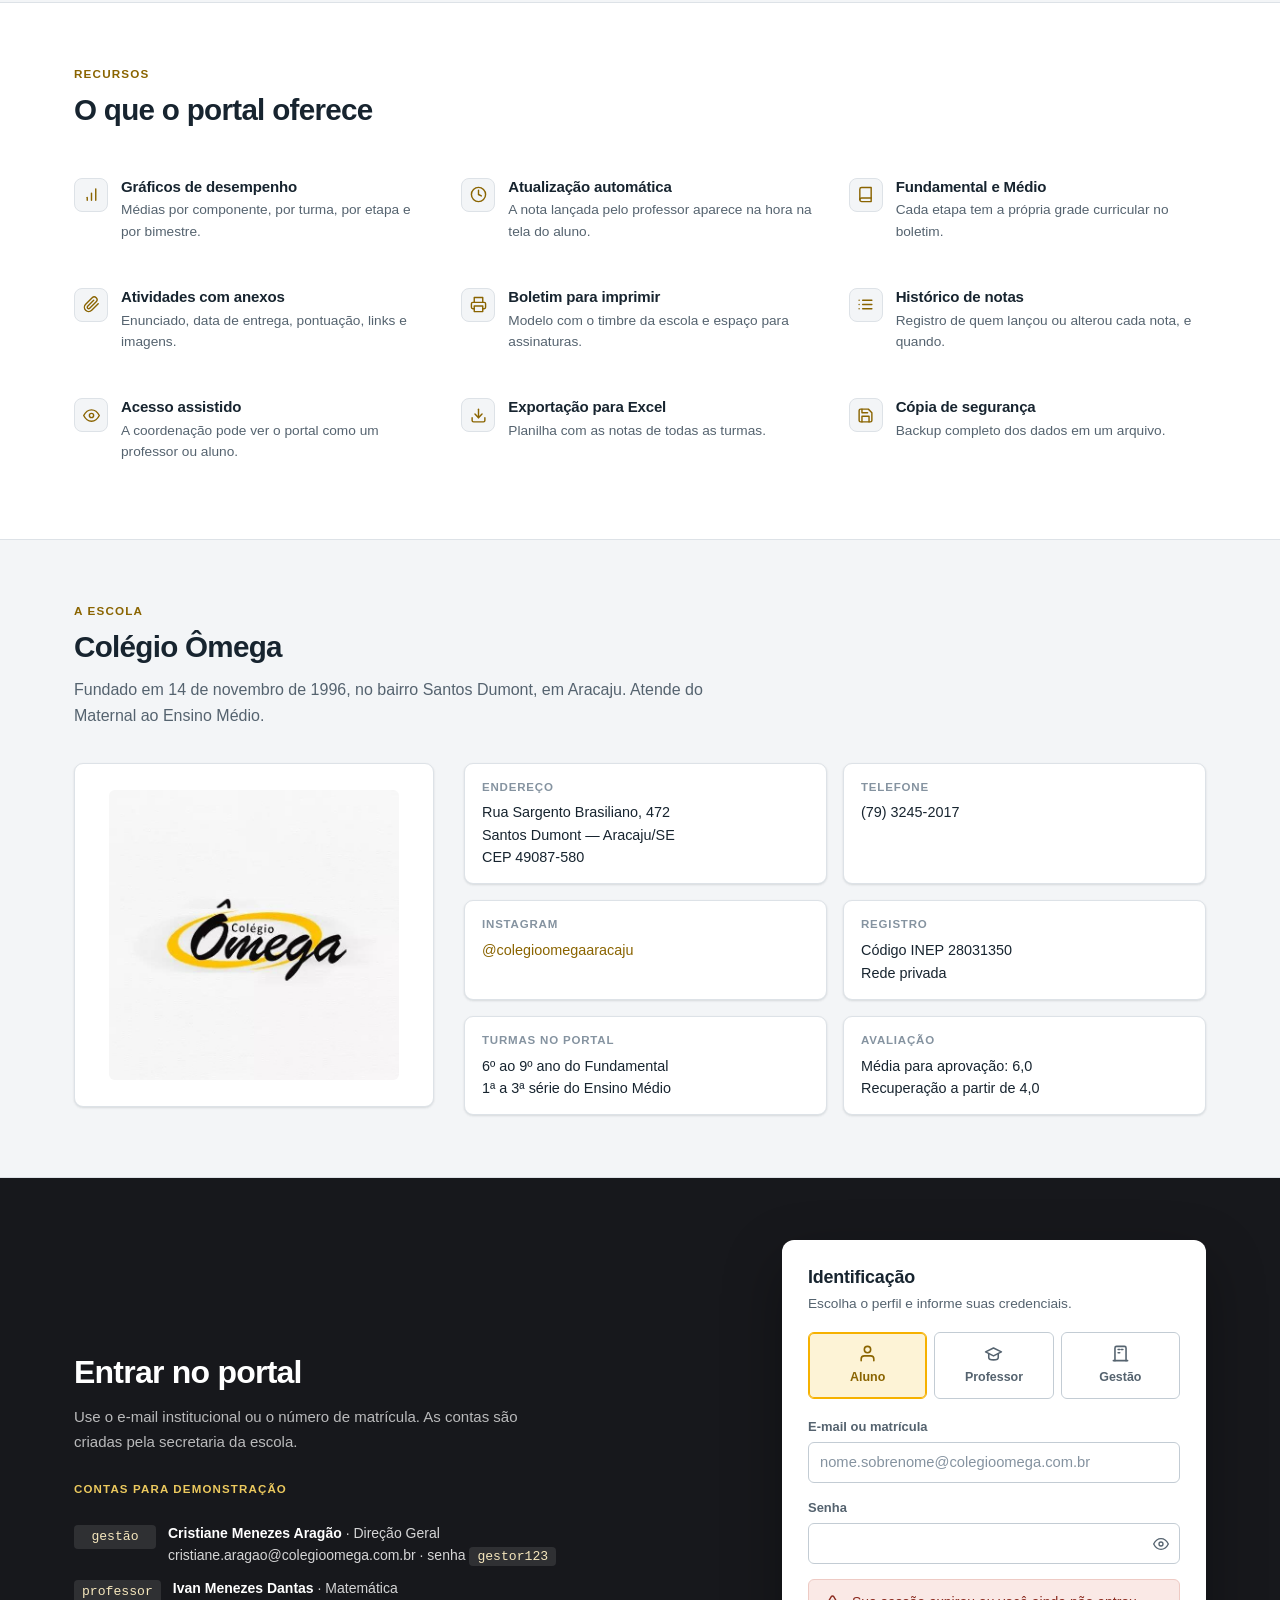
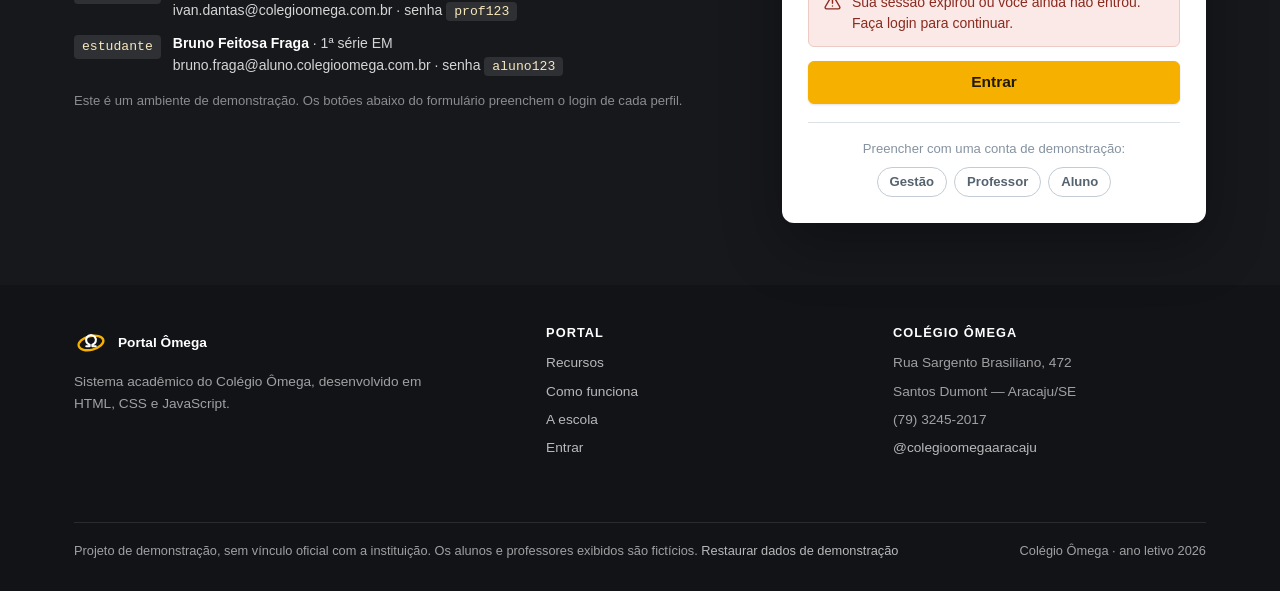
==== commit 3d664498: "Identidade real do Colégio Ômega, textos diretos e animações Marca: paleta refeita a partir do logot" ====
--- a/aluno.html
+++ b/aluno.html
@@ -5,7 +5,7 @@
 <meta name="viewport" content="width=device-width, initial-scale=1">
 <title>Área do estudante · Portal Ômega</title>
 <meta name="robots" content="noindex">
-<meta name="theme-color" content="#101f38">
+<meta name="theme-color" content="#17181c">
 <link rel="icon" href="assets/img/favicon.svg" type="image/svg+xml">
 <link rel="stylesheet" href="assets/css/base.css">
 <link rel="stylesheet" href="assets/css/componentes.css">
--- a/assets/css/base.css
+++ b/assets/css/base.css
@@ -1,22 +1,22 @@
 /* ==========================================================================
    base.css — variaveis, reset e tipografia
-   SIGE — Sistema Integrado de Gestao Escolar
+   Portal Ômega — Colégio Ômega, Aracaju/SE
    ========================================================================== */
 
 :root {
   /* Cores institucionais */
-  --tinta-900: #101f38;
-  --tinta-800: #16294a;
-  --tinta-700: #1d3760;
-  --tinta-600: #2a4a7a;
+  /* Identidade do Colégio Ômega: elipse amarela e letras pretas. */
+  --tinta-900: #17181c;
+  --tinta-800: #1f2126;
+  --tinta-700: #2a2c33;
+  --tinta-600: #383b44;
 
-  --marca:        #1b4f9c;
-  --marca-escura: #143c78;
-  --marca-clara:  #e8effa;
-
-  /* Vermelho do símbolo Ômega. Só aparece na marca — os dados usam as cores
-     semânticas abaixo, para não competir com o vermelho de "abaixo da média". */
-  --omega: #c1272d;
+  --marca:        #f6b100;   /* amarelo do logotipo — fundos e destaques */
+  --marca-escura: #d99b00;   /* estado hover dos botões */
+  --marca-clara:  #fdf3d6;   /* fundos suaves */
+  --marca-borda:  #f0dfa6;   /* bordas dos fundos suaves */
+  --enlace:       #8a6400;   /* amarelo escurecido para texto e links */
+  --sobre-marca:  #211900;   /* texto sobre fundo amarelo */
 
   --verde:       #1c7a4f;
   --verde-claro: #e2f1e9;
@@ -74,7 +74,7 @@
 p  { margin: 0 0 .8em; }
 p:last-child { margin-bottom: 0; }
 
-a { color: var(--marca); text-decoration: none; }
+a { color: var(--enlace); text-decoration: none; }
 a:hover { text-decoration: underline; }
 
 ul, ol { margin: 0 0 1em; padding-left: 1.25em; }
@@ -109,7 +109,7 @@
   border-radius: 3px;
 }
 
-::selection { background: #bcdcee; }
+::selection { background: #fbe7ad; }
 
 /* Barras de rolagem discretas (WebKit) */
 ::-webkit-scrollbar { width: 11px; height: 11px; }
--- a/assets/css/componentes.css
+++ b/assets/css/componentes.css
@@ -24,7 +24,7 @@
 .btn-principal {
   background: var(--marca);
   border-color: var(--marca);
-  color: #fff;
+  color: var(--sobre-marca);
   box-shadow: var(--sombra-1);
 }
 .btn-principal:hover { background: var(--marca-escura); border-color: var(--marca-escura); }
@@ -88,7 +88,7 @@
 .entrada:focus, .selecao:focus, .area:focus {
   outline: 0;
   border-color: var(--marca);
-  box-shadow: 0 0 0 3px rgba(27,79,156,.15);
+  box-shadow: 0 0 0 3px rgba(246,177,0,.24);
 }
 .entrada::placeholder, .area::placeholder { color: var(--texto-3); }
 .entrada:disabled, .selecao:disabled { background: #f0f2f4; color: var(--texto-2); cursor: not-allowed; }
@@ -140,7 +140,7 @@
   font-family: var(--fonte-num); font-size: .89rem; font-weight: 600;
   background: var(--branco);
 }
-.nota-in:focus { outline: 0; border-color: var(--marca); box-shadow: 0 0 0 3px rgba(27,79,156,.15); }
+.nota-in:focus { outline: 0; border-color: var(--marca); box-shadow: 0 0 0 3px rgba(246,177,0,.24); }
 .nota-in.alterada { border-color: var(--ambar); background: var(--ambar-claro); }
 .nota-in.baixa { color: var(--rubro); }
 .nota-in.boa { color: var(--verde); }
@@ -177,7 +177,7 @@
 .selo-verde  { background: var(--verde-claro); color: #14603c; border-color: #c6e3d3; }
 .selo-ambar  { background: var(--ambar-claro); color: #7f5209; border-color: #efdcb4; }
 .selo-rubro  { background: var(--rubro-claro); color: #8b2a1f; border-color: #eecac4; }
-.selo-azul   { background: var(--marca-clara); color: #143c78; border-color: #c9d8f0; }
+.selo-azul   { background: #e9eef5; color: #33517a; border-color: #d3dde9; }
 .selo-cinza  { background: #eef1f3; color: var(--texto-2); border-color: #dde2e7; }
 .selo-roxo   { background: #eeecf6; color: #453a6b; border-color: #d7d1e9; }
 
@@ -230,14 +230,14 @@
 }
 .aviso svg { width: 17px; height: 17px; flex: none; margin-top: 2px; }
 .aviso strong { display: block; }
-.aviso-info  { background: var(--marca-clara); border-color: #c9d8f0; color: #143050; }
+.aviso-info  { background: #eef2f7; border-color: #d3dde9; color: #33517a; }
 .aviso-ok    { background: var(--verde-claro); border-color: #c6e3d3; color: #14603c; }
 .aviso-alerta{ background: var(--ambar-claro); border-color: #efdcb4; color: #754c08; }
 .aviso-erro  { background: var(--rubro-claro); border-color: #eecac4; color: #8b2a1f; }
 
 /* ---------------------------------------------------------- Progresso ---- */
 .barra { position: relative; height: 6px; border-radius: 4px; background: #e5e9ed; overflow: hidden; }
-.barra > span { display: block; height: 100%; border-radius: 4px; background: var(--marca); transition: width .35s ease; }
+.barra > span { display: block; height: 100%; border-radius: 4px; background: var(--enlace); transition: width .35s ease; }
 .barra.verde > span { background: var(--verde); }
 .barra.ambar > span { background: var(--ambar); }
 .barra.rubro > span { background: var(--rubro); }
@@ -251,12 +251,12 @@
   border-bottom: 2px solid transparent; margin-bottom: -1px; white-space: nowrap;
 }
 .abas button:hover { color: var(--texto); }
-.abas button[aria-selected="true"] { color: var(--marca); border-bottom-color: var(--marca); }
+.abas button[aria-selected="true"] { color: var(--enlace); border-bottom-color: var(--marca); }
 
 /* --------------------------------------------------------------- Modal --- */
 .fundo-modal {
   position: fixed; inset: 0; z-index: 200;
-  background: rgba(16,31,56,.5);
+  background: rgba(23,24,28,.55);
   display: flex; align-items: flex-start; justify-content: center;
   padding: 40px 16px; overflow-y: auto;
   animation: aparecer .14s ease-out;
@@ -313,9 +313,9 @@
 .avatar {
   display: inline-flex; align-items: center; justify-content: center;
   width: 34px; height: 34px; flex: none;
-  border-radius: 50%; background: var(--marca-clara); color: var(--marca-escura);
+  border-radius: 50%; background: var(--marca-clara); color: var(--enlace);
   font-size: .78rem; font-weight: 700; letter-spacing: .02em;
-  border: 1px solid #c9d8f0;
+  border: 1px solid #f0dfa6;
 }
 .avatar.g { width: 46px; height: 46px; font-size: .98rem; }
 .avatar.p { width: 27px; height: 27px; font-size: .68rem; }
--- a/assets/css/app.css
+++ b/assets/css/app.css
@@ -21,8 +21,7 @@
 }
 .marca-app .sigla {
   display: flex; align-items: center; justify-content: center;
-  min-width: 28px; height: 28px; padding: 0 7px; border-radius: 6px; flex: none;
-  background: var(--marca); font-size: .72rem; font-weight: 800; letter-spacing: .04em;
+  width: 34px; height: 34px; flex: none;
 }
 .marca-app .nome { font-size: .97rem; font-weight: 700; letter-spacing: -.01em; line-height: 1.15; }
 .marca-app .nome small {
@@ -43,8 +42,8 @@
 .pilula-periodo {
   display: inline-flex; align-items: center; gap: 6px;
   padding: 4px 11px; border-radius: 20px;
-  background: var(--marca-clara); border: 1px solid #c9d8f0;
-  font-size: .78rem; font-weight: 600; color: var(--marca-escura);
+  background: var(--marca-clara); border: 1px solid #f0dfa6;
+  font-size: .78rem; font-weight: 600; color: var(--enlace);
 }
 .pilula-periodo .ponto {
   width: 7px; height: 7px; border-radius: 50%; background: var(--verde);
@@ -106,14 +105,14 @@
 }
 .barra-lateral a svg { width: 17px; height: 17px; flex: none; opacity: .78; }
 .barra-lateral a:hover { background: rgba(255,255,255,.07); color: #fff; text-decoration: none; }
-.barra-lateral a.ativo { background: var(--marca); color: #fff; font-weight: 600; }
+.barra-lateral a.ativo { background: var(--marca); color: var(--sobre-marca); font-weight: 600; }
 .barra-lateral a.ativo svg { opacity: 1; }
 .barra-lateral a .conta {
   margin-left: auto; font-size: .7rem; font-weight: 700;
   background: rgba(255,255,255,.16); padding: 1px 7px; border-radius: 10px;
   font-variant-numeric: tabular-nums;
 }
-.barra-lateral a.ativo .conta { background: rgba(0,0,0,.22); }
+.barra-lateral a.ativo .conta { background: rgba(0,0,0,.14); color: var(--sobre-marca); }
 .barra-lateral .rodape-menu {
   margin-top: auto; padding: 14px 12px 0;
   font-size: .72rem; color: rgba(255,255,255,.36); line-height: 1.55;
@@ -200,29 +199,61 @@
   .barra-topo { padding: 0 15px; }
   .cabecalho-pagina h1 { font-size: 1.24rem; }
 }
-.cortina { display: none; position: fixed; inset: 0; z-index: 110; background: rgba(16,31,56,.42); }
+.cortina { display: none; position: fixed; inset: 0; z-index: 110; background: rgba(23,24,28,.45); }
 .cortina.visivel { display: block; }
 
 /* ------------------------------------------------- Faixa de acesso assistido */
 .faixa-personificacao {
   display: flex; align-items: center; gap: 10px; flex-wrap: wrap;
-  padding: 8px 18px; background: var(--ambar); color: #fff;
+  padding: 8px 18px; background: var(--tinta-900); color: #fff;
+  border-bottom: 3px solid var(--marca);
   font-size: .85rem; line-height: 1.4;
 }
+.faixa-personificacao svg { color: var(--marca); }
 .faixa-personificacao svg { width: 16px; height: 16px; flex: none; }
 .faixa-personificacao b { font-weight: 700; }
 .faixa-personificacao button {
-  margin-left: auto; border: 1px solid rgba(255,255,255,.5);
-  background: rgba(255,255,255,.14); color: #fff;
-  padding: 3px 12px; border-radius: 20px; font-size: .8rem; font-weight: 600;
-}
-.faixa-personificacao button:hover { background: rgba(255,255,255,.26); }
+  margin-left: auto; border: 0;
+  background: var(--marca); color: var(--sobre-marca);
+  padding: 4px 13px; border-radius: 20px; font-size: .8rem; font-weight: 700;
+}
+.faixa-personificacao button:hover { background: var(--marca-escura); }
 
 /* Lista de seleção fixa + área de conteúdo elástica (usado em Boletins) */
 .grade-lista { display: grid; grid-template-columns: 286px minmax(0, 1fr); gap: 16px; }
 @media (max-width: 1000px) { .grade-lista { grid-template-columns: 1fr; } }
 
 /* Marca no canto superior esquerdo */
-.marca-app .sigla { padding: 5px; }
-.marca-app .sigla .marca-omega { width: 18px; height: 18px; }
+.marca-app .sigla .marca-omega { width: 30px; height: 30px; }
 .marca-app .nome { max-width: 150px; overflow: hidden; text-overflow: ellipsis; white-space: nowrap; }
+
+/* ------------------------------------------------ Transições e gráficos -- */
+.faixa.entrando { animation: entrar-visao .26s ease-out; }
+@keyframes entrar-visao {
+  from { opacity: 0; transform: translateY(7px); }
+  to   { opacity: 1; transform: none; }
+}
+
+/* Entrada dos gráficos (as classes são aplicadas por graficos.js) */
+.area-grafico .cresce-x {
+  transform: scaleX(0); transform-box: fill-box; transform-origin: left center;
+  animation: crescer-x .55s cubic-bezier(.2,.7,.3,1) forwards;
+}
+.area-grafico .cresce-y {
+  transform: scaleY(0); transform-box: fill-box; transform-origin: center bottom;
+  animation: crescer-y .55s cubic-bezier(.2,.7,.3,1) forwards;
+}
+.area-grafico .tracar {
+  stroke-dasharray: var(--comp, 600);
+  stroke-dashoffset: var(--comp, 600);
+  animation: tracar .8s ease-out forwards;
+}
+.area-grafico .surgir { opacity: 0; animation: surgir-ponto .3s ease-out forwards; }
+@keyframes crescer-x { to { transform: scaleX(1); } }
+@keyframes crescer-y { to { transform: scaleY(1); } }
+@keyframes tracar { to { stroke-dashoffset: 0; } }
+@keyframes surgir-ponto { to { opacity: 1; } }
+
+.kpi { transition: transform .16s ease, box-shadow .16s ease; }
+.kpi:hover { transform: translateY(-2px); box-shadow: var(--sombra-2); }
+.cartao { transition: box-shadow .18s ease; }
--- a/assets/css/modulos.css
+++ b/assets/css/modulos.css
@@ -76,7 +76,7 @@
 .atividade .faixa-prio { background: var(--linha-forte); }
 .atividade[data-prio="alta"] .faixa-prio  { background: var(--rubro); }
 .atividade[data-prio="media"] .faixa-prio { background: var(--ambar); }
-.atividade[data-prio="baixa"] .faixa-prio { background: var(--marca); }
+.atividade[data-prio="baixa"] .faixa-prio { background: #33517a; } /* mesmo azul-aço do selo "Baixa" */
 .atividade.concluida { opacity: .62; }
 .atividade.concluida .titulo-atv { text-decoration: line-through; }
 
@@ -198,7 +198,7 @@
 
 /* --------------------------------------------------------- Painel aluno -- */
 .cartao-saudacao {
-  background: linear-gradient(105deg, var(--tinta-900), var(--tinta-700) 62%, #2a4a7a);
+  background: linear-gradient(105deg, #141519, var(--tinta-800) 60%, #2e3138);
   color: #fff; border-radius: var(--r-g); padding: 22px 24px;
   display: flex; align-items: center; justify-content: space-between;
   gap: 20px; flex-wrap: wrap; margin-bottom: 18px;
